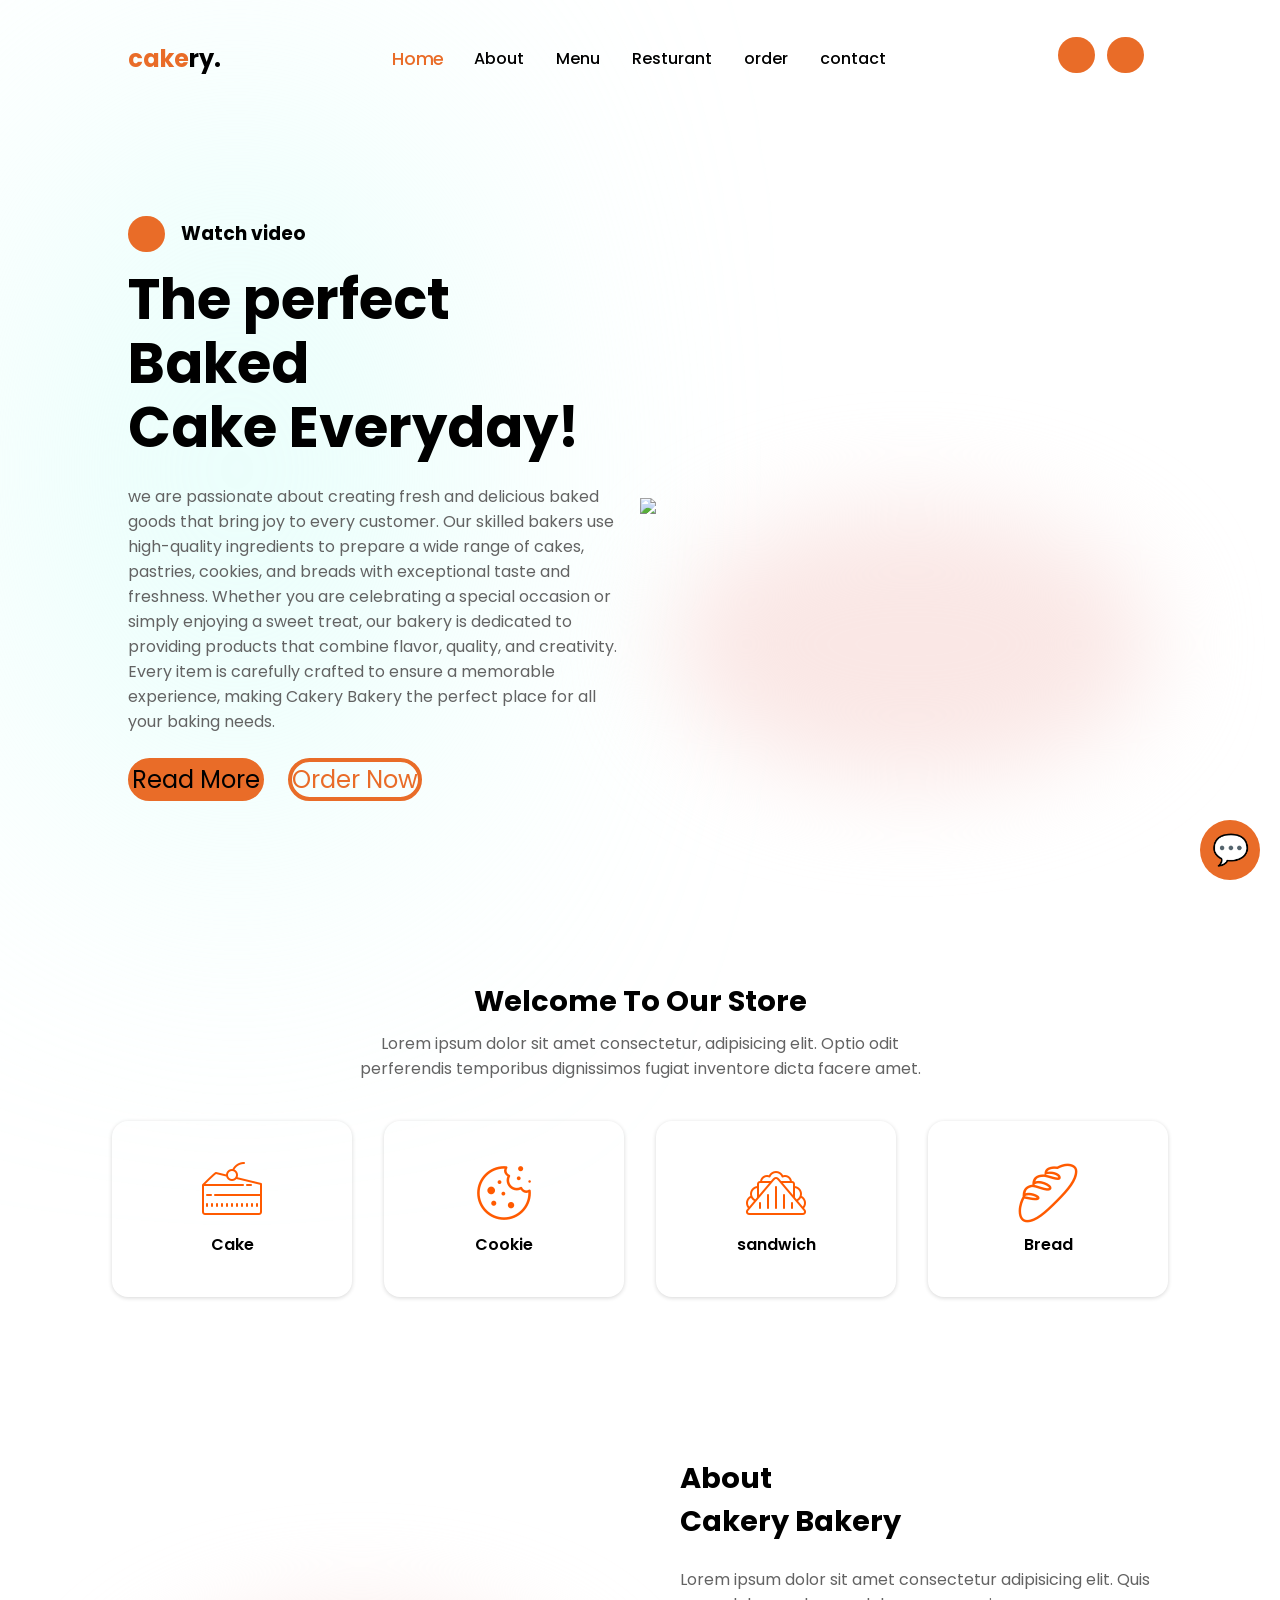
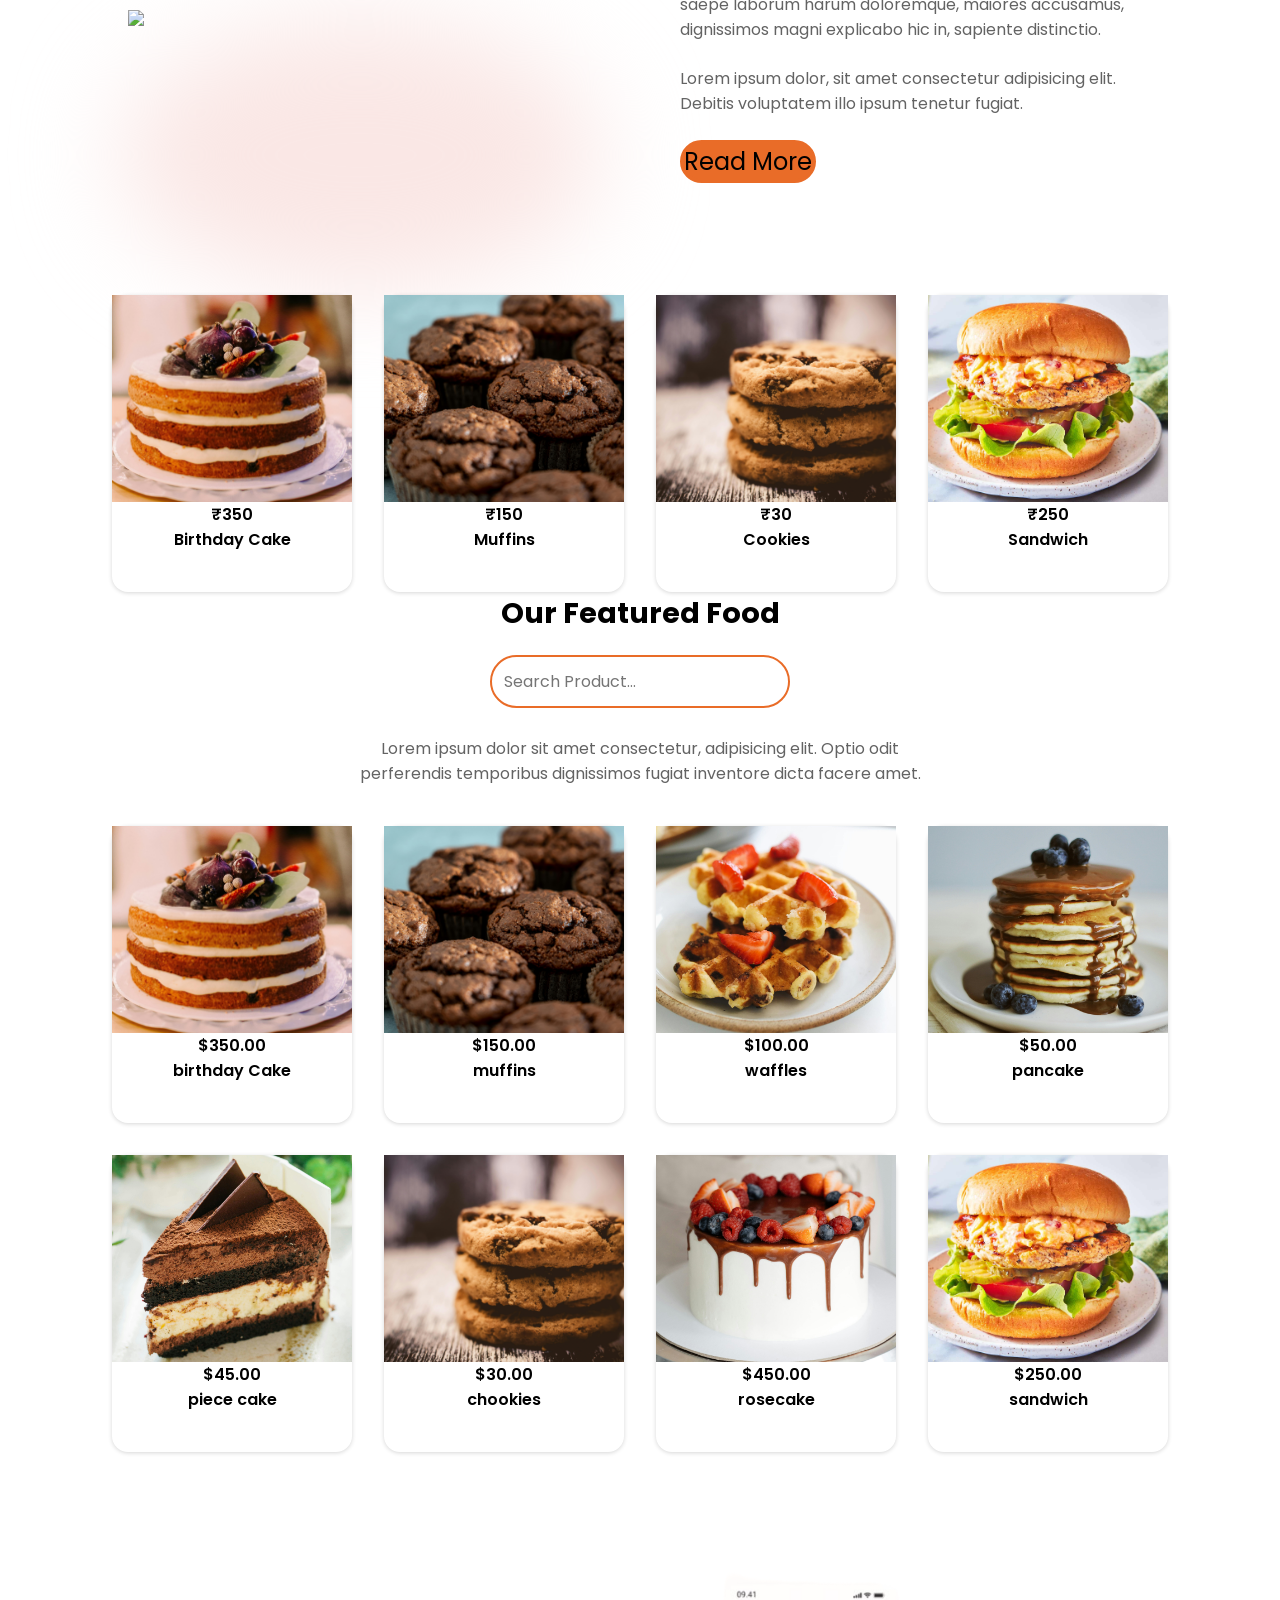
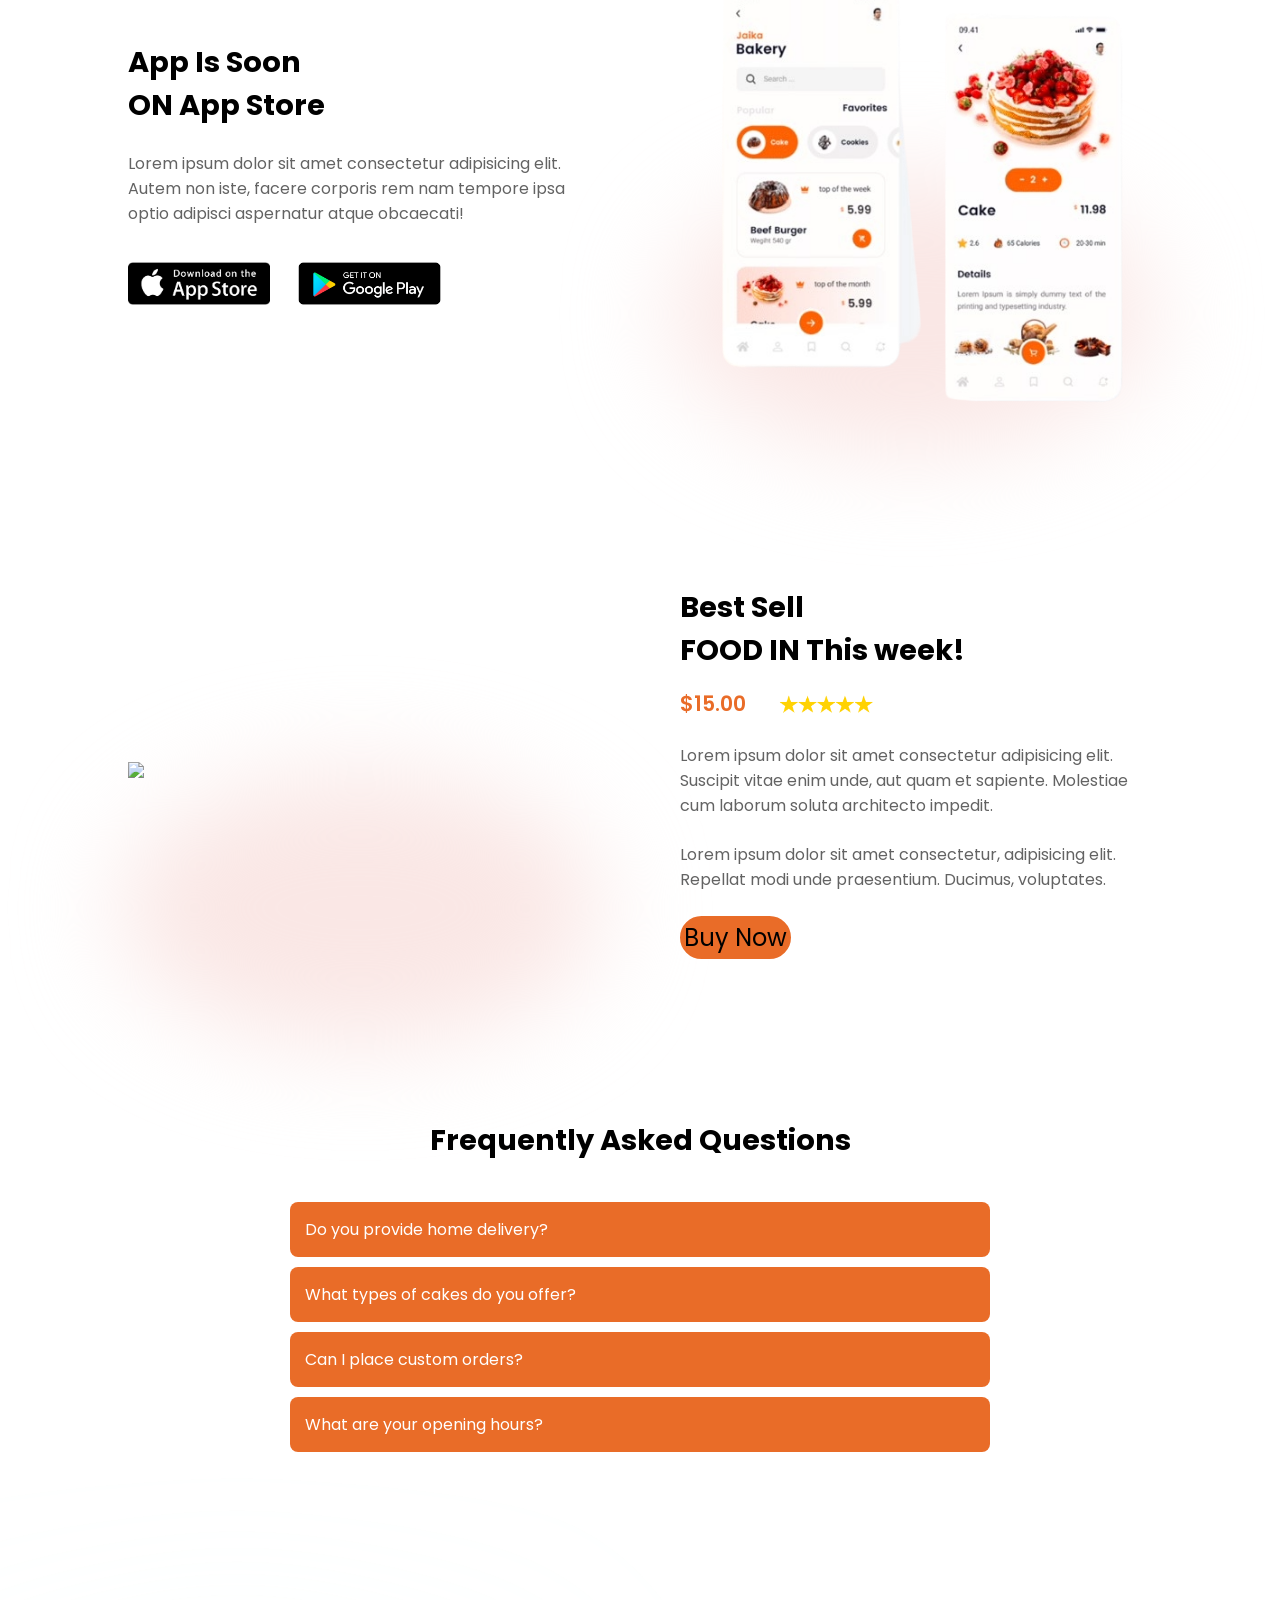
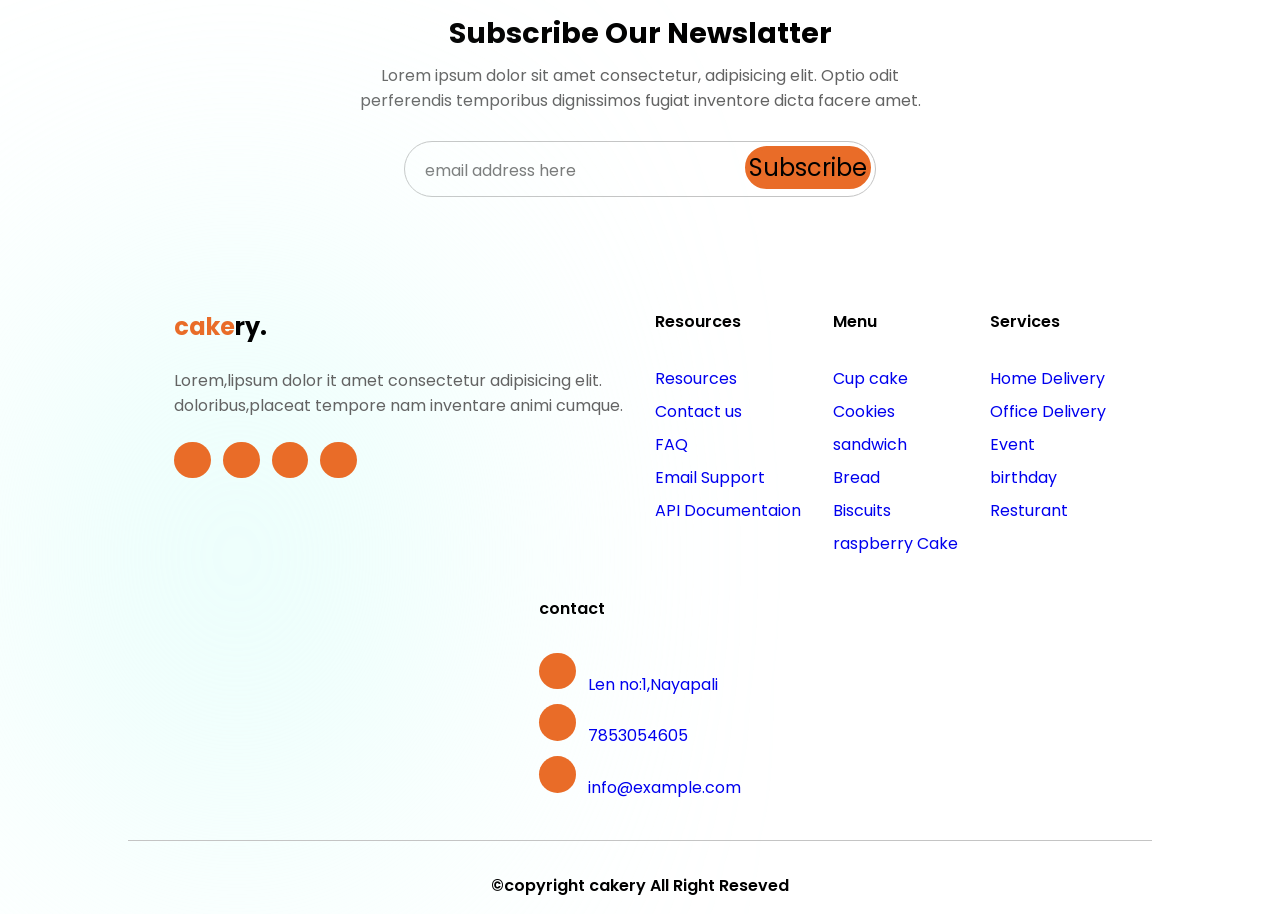
==== index.html @ c22929d3 "Bakery Website Project" ====
<!DOCTYPE html>
<html lang="en">
<head>
    <meta charset="UTF-8">
    <meta name="viewport" content="width=device-width, initial-scale=1.0">
    <title>bakery website</title>
    <link rel="stylesheet" href="style.css">
    <link rel="stylesheet" href="https://cdnjs.cloudflare.com/ajax/libs/font-awesome/7.0.1/css/all.min.css" integrity="sha512-2SwdPD6INVrV/lHTZbO2nodKhrnDdJK9/kg2XD1r9uGqPo1cUbujc+IYdlYdEErWNu69gVcYgdxlmVmzTWnetw==" crossorigin="anonymous" referrerpolicy="no-referrer" />
</head>
<body>

    
    <!-- header part -->
     <header>
          <nav class="navbar container">
          <div class="logo">
            <a href="#" class="logo-text">
                cake<span>ry.</span>
            </a>
</div>

<ul class="navlist" id="navlist">
    <li>
        <a href="#Home"class="navlinks active">Home</a>
    </li>

    <li>
        <a href="#About"class="navlinks">About</a>
    </li>

    <li>
        <a href="#Menu"class="navlinks">Menu</a>
    </li>

    <li>
        <a href="#Resturant"class="navlinks">Resturant</a>
    </li>

    <li>
        <a href="#Order"class="navlinks">order</a>
    </li>
    <li>
        <a href="#contact"class="navlinks">contact</a>
    </li>

</ul>
<div class="nav-icons">
    <a href="#" class="icons-link">
        <i class="fa-solid fa-circle-user"></i>
    </a>

    <a href="#" class="icons-link">
    <i class="fa-solid fa-shopping-cart"></i>
        </a>
</div>

      <div class="hamburger" id="hamburger">
            <div class="burger"></div>
            <div class="burger"></div>
             <div class="burger"></div>
    </div>
        </nav>
</header>
<!-- section part -->

    <main>
        <!-- hero-section -->
        <section id="Home" class="hero-section container mint-glow">
        <div class="content">
            <div class="watch">
                <a href="#"class="icons-link">
                    <i class="fa-solid fa-play"></i>
                    </a>
                    <h3>Watch video</h3>
            </div>
            <h1>The perfect Baked<br> Cake Everyday!</h1>
            <p>we are passionate about creating fresh and delicious baked goods that bring joy to every customer. Our skilled bakers use high-quality ingredients to prepare a wide range of cakes, pastries, cookies, and breads with exceptional taste and freshness. Whether you are celebrating a special occasion or simply enjoying a sweet treat, our bakery is dedicated to providing products that combine flavor, quality, and creativity. Every item is carefully crafted to ensure a memorable experience, making Cakery Bakery the perfect place for all your baking needs.</p>
                    <div class="btn-container">
                    <button>Read More</button>
                    <button data-type="bordered-btn">Order Now</button>
                 </div>
 
       </div>
         <div class="image-container">
            <img src="photo\cake.png">

         </div>
         </section>

         <!-- store section -->
          <section class="other-section">
                <div class="column-container">
                    <h2>Welcome To Our Store</h2>
                    <p data-type="centered-txt">Lorem ipsum dolor sit amet consectetur, adipisicing elit. Optio odit perferendis temporibus dignissimos fugiat inventore dicta facere amet.</p>

                    <div class="card-container">
                        <div class="card" data-type="category">
                            <img src="photo/pastery.png" >
                            <h4>Cake</h4>
                    </div>
                    <div class="card" data-type="category">
                            <img src="photo/cookie.png" >
                            <h4>Cookie</h4>
                
                        </div>
                        <div class="card" data-type="category">
                            <img src="photo/sandwich.png" >
                            <h4>sandwich</h4>
                
                        </div>
                        <div class="card" data-type="category">
                            <img src="photo/bread (1).png" >
                            <h4>Bread</h4>
                
                        </div>
                    </div>
                </div>  
              </section>

<!-- about section -->

<section id="About" class="other-section container">
<div class="row-container">
    <div class="image-container">
        <img src="photo/cupcake (1).jpg" >
    </div>

    <div class="content">
        <h2>About <br>Cakery Bakery</h2>
        <p>Lorem ipsum dolor sit amet consectetur adipisicing elit. Quis saepe laborum harum doloremque, maiores accusamus, dignissimos magni explicabo hic in, sapiente distinctio.</p>
        <p>Lorem ipsum dolor, sit amet consectetur adipisicing elit. Debitis voluptatem illo ipsum tenetur fugiat.</p>
        <button>Read More</button>

    </div>
   </div>
</section>

    <!-- featured part -->
                  <div class="card-container" id="menuContainer"> </div>                  <div class="column-container">
                <h2>Our Featured Food</h2>
                <div class="search-box">
    <input
        type="text"
        id="searchInput"
        placeholder="Search Product..."
        onkeyup="searchProducts()"
    >
</div>
                <p data-type="centered-txt">Lorem ipsum dolor sit amet consectetur, adipisicing elit. Optio odit perferendis temporibus dignissimos fugiat inventore dicta facere amet.</p>
                <div class="card-container">

                    <div class="card" data-type="item">
                       <div class="image-part">
                        <img src="photo/birthday cake.jpg" >
                     </div>
                     <div class="details">
                        <h4>$350.00</h4>
                        <h4>birthday Cake</h4>
                        </div>
                        </div>

                         <div class="card" data-type="item">
                       <div class="image-part">
                        <img src="photo\muffins.jpg">
                       </div>
                     <div class="details">
                        <h4>$150.00</h4>
                        <h4>muffins</h4>
                        </div>
                        </div>

                      <div class="card" data-type="item">
                       <div class="image-part">
                        <img src="photo\waffles.jpg">
                     </div>
                     <div class="details">
                        <h4>$100.00</h4>
                        <h4>waffles</h4>
                        </div>
                        </div>
   
                      <div class="card" data-type="item">
                       <div class="image-part">
                        <img src="photo/pancake.jpg" alt="">
                     </div>
                     <div class="details">
                        <h4>$50.00</h4>
                        <h4>pancake</h4>
                        </div>
                        </div>
                </div>
                <div class="card-container">
                    <div class="card" data-type="item">
                       <div class="image-part">
                        <img src="photo\piece cake.jpg">
                     </div>
                     <div class="details">
                        <h4>$45.00</h4>
                        <h4>piece cake</h4>
                        </div>
                        </div>

                        <div class="card" data-type="item">
                       <div class="image-part">
                        <img src="photo\cookies.jpg">
                     </div>
                     <div class="details">
                        <h4>$30.00</h4>
                        <h4>chookies</h4>
                        </div>
                        </div>

                       <div class="card" data-type="item">
                       <div class="image-part">
                        <img src="photo\raspberry cake.jpg">
                     </div>
                     <div class="details">
                        <h4>$450.00</h4>
                        <h4>rosecake</h4>
                        </div>
                        </div>
  
                         <div class="card" data-type="item">
                       <div class="image-part">
                        <img src="photo\sandwise.jpg">
                     </div>
                     <div class="details">
                        <h4>$250.00</h4>
                        <h4>sandwich</h4>
                        </div>
                        </div>

                </div>
                </div>
        </section>   
        
 <!-- App section -->

        <section id="Resturant"class="other-section container">
            <div class="row-container">
                <div class="content">
                    <h2>App Is Soon <br> ON App Store</h2>
                    <p>Lorem ipsum dolor sit amet consectetur adipisicing elit. Autem non iste, facere corporis rem nam tempore ipsa optio adipisci aspernatur atque obcaecati!</p>
                    <div class="app-img">
                        <img src="photo/app store.png">
                        <img src="photo/play store.png" >
                    </div>
                </div>

                <div class="image-container">
                    <img src="photo/bakery app.png" >
                </div>
            </div>

        </section>

        <!-- best food section -->

        <section id="Order"class="other-section container">
            <div class="row-container">
                    <div class="image-container">
                        <img src="photo/creamy pancake.png">
                       </div>
        
                <div class="content">
                    <h2>Best Sell <br> FOOD IN This week!</h2>
                    <div class="rating">
                        <h4>$15.00</h4>
                        <img src="photo/five star.png">
                    </div>
                    <p>Lorem ipsum dolor sit amet consectetur adipisicing elit. Suscipit vitae enim unde, aut quam et sapiente. Molestiae cum laborum soluta architecto impedit.</p>
                    <p>Lorem ipsum dolor sit amet consectetur, adipisicing elit. Repellat modi unde praesentium. Ducimus, voluptates.</p>
                    <button onclick="placeOrder('Birthday Cake')">
                    Buy Now
                    </button>

                </div>
            </div>

        </section>

        <!-- FAQ section -->

        <section class="other-section container">
    <div class="column-container">

        <h2>Frequently Asked Questions</h2>

        <div class="faq">

            <button class="accordion">
                Do you provide home delivery?
            </button>

            <div class="panel">
                <p>Yes, we provide home delivery within the city.</p>
            </div>

            <button class="accordion">
                What types of cakes do you offer?
            </button>

            <div class="panel">
                <p>We offer Chocolate, Vanilla, Birthday and Custom Cakes.</p>
            </div>

            <button class="accordion">
                Can I place custom orders?
            </button>

            <div class="panel">
                <p>Yes, you can place customized cake orders.</p>
            </div>

            <button class="accordion">
                What are your opening hours?
            </button>

            <div class="panel">
                <p>We are open from 9:00 AM to 9:00 PM.</p>
            </div>

        </div>

    </div>
</section>

        <!-- newslattersection -->
         <section id="Contact"class="other-section container">
                   <div class="column-container">
                <h2>Subscribe Our Newslatter</h2>
                <p data-type="centered-txt">Lorem ipsum dolor sit amet consectetur, adipisicing elit. Optio odit perferendis temporibus dignissimos fugiat inventore dicta facere amet.</p>
                    <form class="form-container" id="subscribeForm">
                    <input type="email" 
                    id="email" autocomplete="off" placeholder="email address here">
                    <input type="submit" value="Subscribe"
                    class="form-btn">
                </form>
                </div>
                </section>

              
            </main> 


    <!-- footer part -->
   <footer>
        <div class="column-container container mint-glow">
            <div class="card-container">
            <div class="column">
                <div class="logo">
                    <a href="#" class="logo-text">
                cake<span>ry.</span>
            </a>
      </div>
      <p data-type="balanced-txt">Lorem,lipsum dolor it amet consectetur adipisicing elit.<br>doloribus,placeat tempore nam inventare animi cumque.</p>
      <div class="icons">
        <a href="#" class="icons-link">
            <i class="fa-brands fa-facebook-f"></i>
        </a>

        <a href="#" class="icons-link">
            <i class="fa-brands fa-twitter"></i>
        </a>

        <a href="#" class="icons-link">
            <i class="fa-brands fa-instagram"></i>
        </a>

        <a href="#" class="icons-link">
            <i class="fa-brands fa-linkedin-in"></i>
        </a>
      </div>


            </div>
            <div class="column">
                <h4>Resources</h4>
                <ul class="footer-list">
                    <li>
                        <a href="#" class="footer-link">Resources</a>
                    </li>
                    <li>
                        <a href="#" class="footer-link">Contact us</a>
                    </li>
                    <li>
                        <a href="#" class="footer-link">FAQ</a>
                    </li>
                    <li>
                        <a href="#" class="footer-link">Email Support</a>
                    </li>
                    <li>
                        <a href="#" class="footer-link">API Documentaion</a>
                    </li>
                </ul>
            </div>
            <div class="column">
                <h4>Menu</h4>
                <ul class="footer-list">
                    <li>
                        <a href="#" class="footer-link">Cup cake</a>
                    </li>
                    <li>
                        <a href="#" class="footer-link">Cookies</a>
                    </li>
                    <li>
                        <a href="#" class="footer-link">sandwich</a>
                    </li>
                    <li>
                        <a href="#" class="footer-link">Bread</a>
                    </li>
                    <li>
                        <a href="#" class="footer-link">Biscuits</a>
                    </li>
                    <li>
                        <a href="#" class="footer-link">raspberry Cake</a>
                    </li>
                </ul>
            </div>
            <div class="column">
                <h4>Services</h4>
                <ul class="footer-list">
                    <li>
                        <a href="#" class="footer-link">Home Delivery</a>
                    </li>
                    <li>
                        <a href="#" class="footer-link">Office Delivery</a>
                    </li>
                    <li>
                        <a href="#" class="footer-link">Event</a>
                    </li>
                    <li>
                        <a href="#" class="footer-link">birthday</a>
                    </li>
                    <li>
                        <a href="#" class="footer-link">Resturant</a>
                    </li>
                </ul>
            </div>
            <div class="column">
                <h4>contact</h4>
                <ul class="footer-list">
                    <li>
                        <a href="#" class="icons-link">
                            <i class="fa-solid fa-location-dot"></i>
                        </a>
                        <a href="#" class="footer-link">Len no:1,Nayapali</a>
                    </li>
                    <li>
                        <a href="#" class="icons-link">
                            <i class="fa-solid fa-phone"></i>
                        </a>
                        <a href="#" class="footer-link">7853054605</a>
                    </li>
                    <li>
                        <a href="#" class="icons-link">
                            <i class="fa-solid fa-envelope"></i>
                        </a>
                        <a href="#" class="footer-link">
                            info@example.com
                        </a>
                    </li>
                    </ul>
            </div>
            </div>
            <div class="line"></div>
            <h4>
                &copy;copyright cakery All Right Reseved
            </h4>
        </div>
   </footer>  

   <!-- Chat Icon -->
<div class="chat-icon" onclick="toggleChat()">
    💬
</div>

<!-- Chat Window -->
<div class="chatbot-container" id="chatbot">
    <div class="chat-header">
        Bakery Assistant
        <span onclick="toggleChat()">✖</span>
    </div>

    <div class="chat-body" id="chatBody">
        <div class="bot-message">
            Hello 👋 Welcome to Cakery Bakery!
        </div>
    </div>

    <div class="chat-footer">
        <input type="text" id="userInput" placeholder="Type message...">
        <button type="button" onclick="sendMessage()">Send</button>
    </div>
</div>



    <script src="main.js"></script>
</body>
</html>
---- style.css ----
@import url('https://fonts.googleapis.com/css2?family=Poppins:ital,wght@0,100;0,200;0,300;0,400;0,500;0,600;0,700;0,800;0,900;1,100;1,200;1,300;1,400;1,500;1,600;1,700;1,800;1,900&display=swap');


*{
    margin:0 ;
    padding: 0;
    box-sizing: border-box;
    font-family: "Poppins", sans-serif;

}

:root{
    --orange-clr:#E96c28;
    --white-clr:#FFF;
    --black-clr:#000;
    --gray-clr:#636363;
    --lightgray-clr:#C4C4C4;
    --dawn-pink:#FAE7E5;
    --frosted-mint:#DCFEF9;

}
/* header part */
.logo{
    z-index: 6;
}
.logo-text{
   font-size :1.5em;
   color: var(--orange-clr);
   font-weight: bold;
}
a{
    text-decoration: none;
}
span{
    color:#000;
}
.navlist{
    display: flex;
    align-items: center;
    gap: 2rem;
}
li{
    list-style: none;
}
.navlinks{
    color: var(--black-clr);
    font-weight: 500;
     display: inline-block;
    transition: all 0.3s ease;
}
.active,.navlinks:hover{
    color: var(--orange-clr);
     transform: scale(1.1);
}

.icons-link{
    background:var(--orange-clr);
    width:2.3rem;
    aspect-ratio: 1;
    border-radius: 50%;
    margin-right: .5rem;
    display: inline-block;
    text-align: center;
    line-height: 2.3rem;
    transition: .3s ease-in-out;
}
.icons-link:hover{
    transform: translate(-10%);
}
.fa-solid,.fa-brands{
    font-size: 1.1rem;
    color: var(--white-clr);
}

header{

    height: 13vh;

}
.navbar{
    display: flex;
    justify-content: space-between;
    align-items: center;
    height: 100%;
    
}
.container{
    width: 80%;
    margin: auto;
    
}

.hamburger{
   cursor: pointer; 
   display: none;
}

.burger{
    background: var(--black-clr);
    width: 2.3rem;
    height:.25rem;
    margin: .3rem;
    border-radius: 2rem;
}

/* section part */




/* hero section */

.hero-section{
    height: calc(100vh - 13vh);
    display: flex;
    justify-content: space-between;
    align-items: center;
}

.content{
    
    flex: 1;
}

.image-container{
    
    flex: 1;
    position: relative;
}

.image-container::before{
    content: '';
    position: absolute;
    top: 50%;
    right: 0;
    background: var(--dawn-pink);
    width: 30rem;
    height: 30vh;
    border-radius: 50%;
    z-index: -1;
    filter:blur(50px);
}
img{
    max-width: 100%;
    height: auto;
}
h1{
    font-size: 3.5rem;
    line-height: 4rem;
    margin-top: 1rem;
}

.watch{
display: flex;
align-items: center;
gap: .5rem;
}
p{
    color: var(--gray-clr);
    margin-block: 1.5rem;
    max-width: 500px;
}
.btn-container{
    display: flex;
    gap: 1.5em;
}

button,.form-btn{
    background: var(--orange-clr);
    color:var(--black-clr);
    border: .3rem solid var(--orange-clr);
    padding: .55rem 1.5 rem;
    border-radius: 5rem;
    font-size: 1.5rem ;
     cursor: pointer;
    transition: all 0.3s ease;
}
button:hover,
.form-btn:hover {
    transform: scale(1.1);
    box-shadow: 0 8px 20px rgba(0,0,0,0.2);
}

[data-type='bordered-btn']{
    background: transparent;
    color: var(--orange-clr);
}

.mint-glow{
    position: relative;
}
.mint-glow::before{
    content: '';
    position: absolute;
    top: -5%;
    left: -5%;
    width: 20rem;
    height: 100%;
    background: var(--frosted-mint);
    border-radius: 50%;
    z-index: -1;
    filter: blur(150px);

}

/* store section */

.other-section{
    padding-block: 5rem;


}
.row-container{
display: flex;
justify-content: center;
align-items: center;
gap: 5rem;
}

.column-container{
display: flex;
flex-direction: column;
justify-content: center;
align-items: center;
}

h2{
    font-size: 1.8rem;
}
[data-type='centered-txt']{
    text-align: center;
    max-width: 600px;
    margin-block:.5rem ;
}

.card-container{
    display: flex;
    justify-content: center;
    flex-wrap: wrap;
    gap: 2rem;
    margin-top: 2rem;
    width: 100%;
}
.card{
    
    width: 15rem;
    text-align: center;
    border-radius: 1rem;
    box-shadow:rgb(0,0,0,0.16)0px 1px 4px;
    transition: .2s ease-in-out;
}

[data-type='category']{
    padding-block: 2.5rem;
}
.card:hover{
    box-shadow: rgba(50,50,93,0.25)
    0px 13px 27px -5px,
    rgba(0, 0, 0, .3)
    0px 8px 16px -8px;
}
/* featured food */
h4{
    font-weight: 600;
}
[data-type='item']{
    padding-bottom: 2.5rem;
}

.image-part{
    width: 100%;
    height: 23vh;
}
.image-part img{
    width: 100%;
    height: 100%;
    object-fit: cover;
}
.detail{
    margin-top: 1.3rem;
    overflow: hidden;
    
}

/* app section */

.app-img{
    display: flex;
    gap: 1rem;
    width: 100%;
    height: 4.2rem;

}


/* bestfood section */
.rating img{
    width: 6rem;
}
.rating h4{
    color: var(--orange-clr);
    font-size: 1.3rem;
}

.rating{
    display: flex;
    align-items: center;
    gap: 2rem;
    margin-top: 1rem;
}
/* newlatter section */
.form-container{
    margin-top: 1.2rem;
    border: .02rem solid var(--lightgray-clr);
    height: 3.5rem;
    border-radius: 5rem;
    padding: .25rem;
}

input[type='email']{
    height: 100%;
    border-radius: 5rem 0 0 5rem;
    border: none;
    font-size: 1rem;
    padding-left: 1rem;
}

input:focus{
    outline: none;
}

/* footer section */


footer{
    margin-bottom:1rem ;
    isolation:isolate ;
}

.footer-links{
    font-size: .95rem;
    color: var(--gray-clr);
}
.footer-links:hover{
    color: var(--orange-clr);
}

.footer-list{
    margin-top: 2rem;

}
.footer-list li{
    margin-block: .5rem;
}

[data-type='balanaced-txt']{
    max-width: 300px;
}

 footer.card-container{
    justify-content: space-between;
}

.line{
    width:100% ;
    height: .09rem;
    background: var(--lightgray-clr);
    margin-block: 2rem;
}

/* media queries */

@media screen and (max-width: 680px){
    .container{
        width: 90%;
    }
    .image-container{
        display: none;
    }
    h1{
        font-size: 2.8rem;
    }
    .nav-icons{
        display: none;
    }
    .hamburger{
        display: block;
    }
    .navlist{
        position: absolute;
        top: 0;
        left: 0;
        flex-direction: column;
        justify-content: center;
        background: var(--dawn-pink);
        height: 100vh;
        width: 60%;
        z-index: 5;
        transform: translate(-100%);
        transition: .5s ease-in-out;
    }
    .navlist-active{
        transform: translate(0%);
    }
}
    
.chat-icon{
    position: fixed;
    bottom: 20px;
    right: 20px;
    width: 60px;
    height: 60px;
    background: #E96c28;
    color: white;
    border-radius: 50%;
    display: flex;
    justify-content: center;
    align-items: center;
    font-size: 30px;
    cursor: pointer;
    z-index: 9999;
}

.chatbot-container{
    position: fixed;
    bottom: 90px;
    right: 20px;
    width: 320px;
    background: white;
    border-radius: 15px;
    box-shadow: 0 0 20px rgba(0,0,0,.3);
    display: none;
    z-index: 9999;
}

.chat-header{
    background:#E96c28;
    color:white;
    padding:15px;
    display:flex;
    justify-content:space-between;
}

.chat-body{
    height:250px;
    overflow-y:auto;
    padding:15px;
}

.bot-message{
    background:#f1f1f1;
    padding:10px;
    border-radius:10px;
    margin-bottom:10px;
}

.user-message{
    background:#E96c28;
    color:white;
    padding:10px;
    border-radius:10px;
    margin-bottom:10px;
    text-align:right;
}

.chat-footer{
    display:flex;
}

.chat-footer input{
    flex:1;
    padding:10px;
}

.chat-footer button{
    background:#E96c28;
    color:white;
    border:none;
    padding:10px;
}

.search-box{
    margin:20px 0;
    text-align:center;
}

.search-box input{
    width:300px;
    padding:12px;
    border:2px solid #E96c28;
    border-radius:30px;
    font-size:16px;
}

.faq{
    width:100%;
    max-width:700px;
    margin-top:30px;
}

.accordion{
    width:100%;
    text-align:left;
    padding:15px;
    margin-top:10px;
    background:#E96c28;
    color:white;
    border:none;
    border-radius:8px;
    cursor:pointer;
    font-size:16px;
}

.panel{
    display:none;
    padding:15px;
    background:#f5f5f5;
    border-radius:0 0 8px 8px;
}

.panel p{
    margin:0;
}
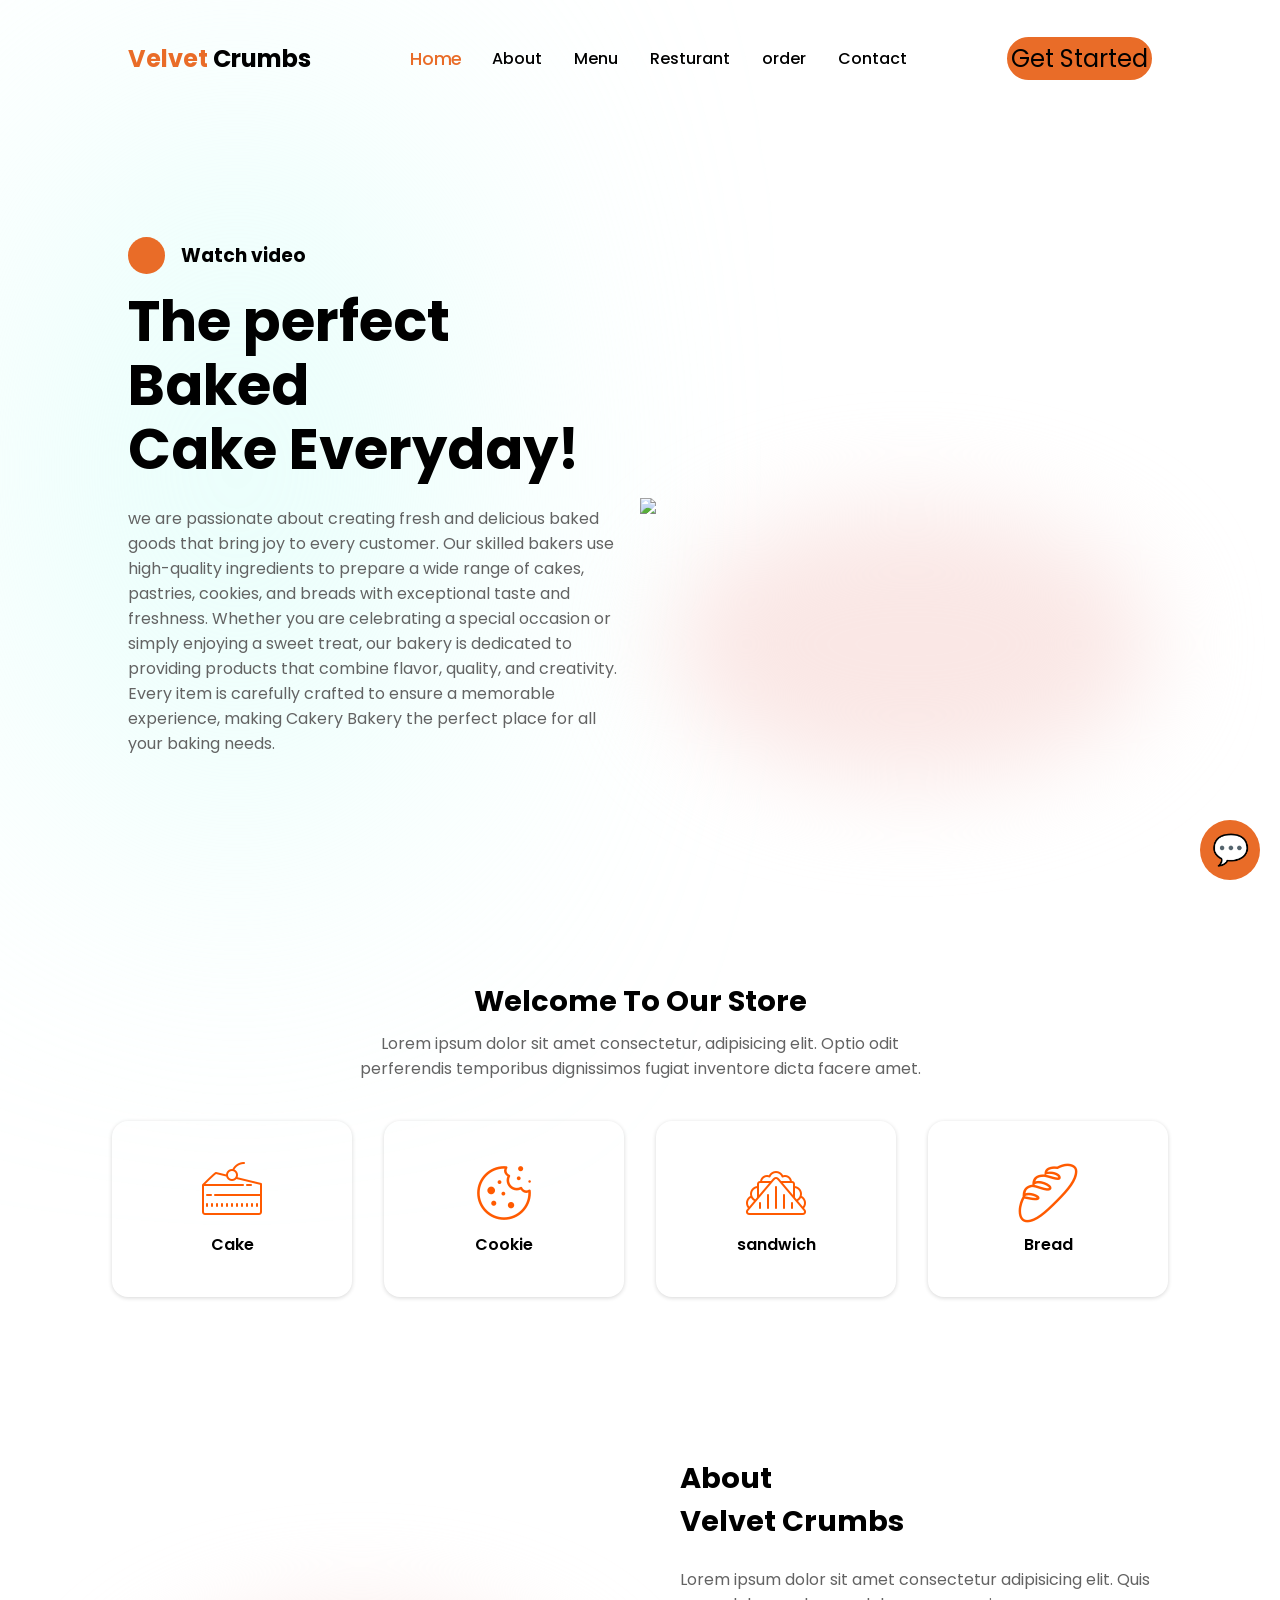
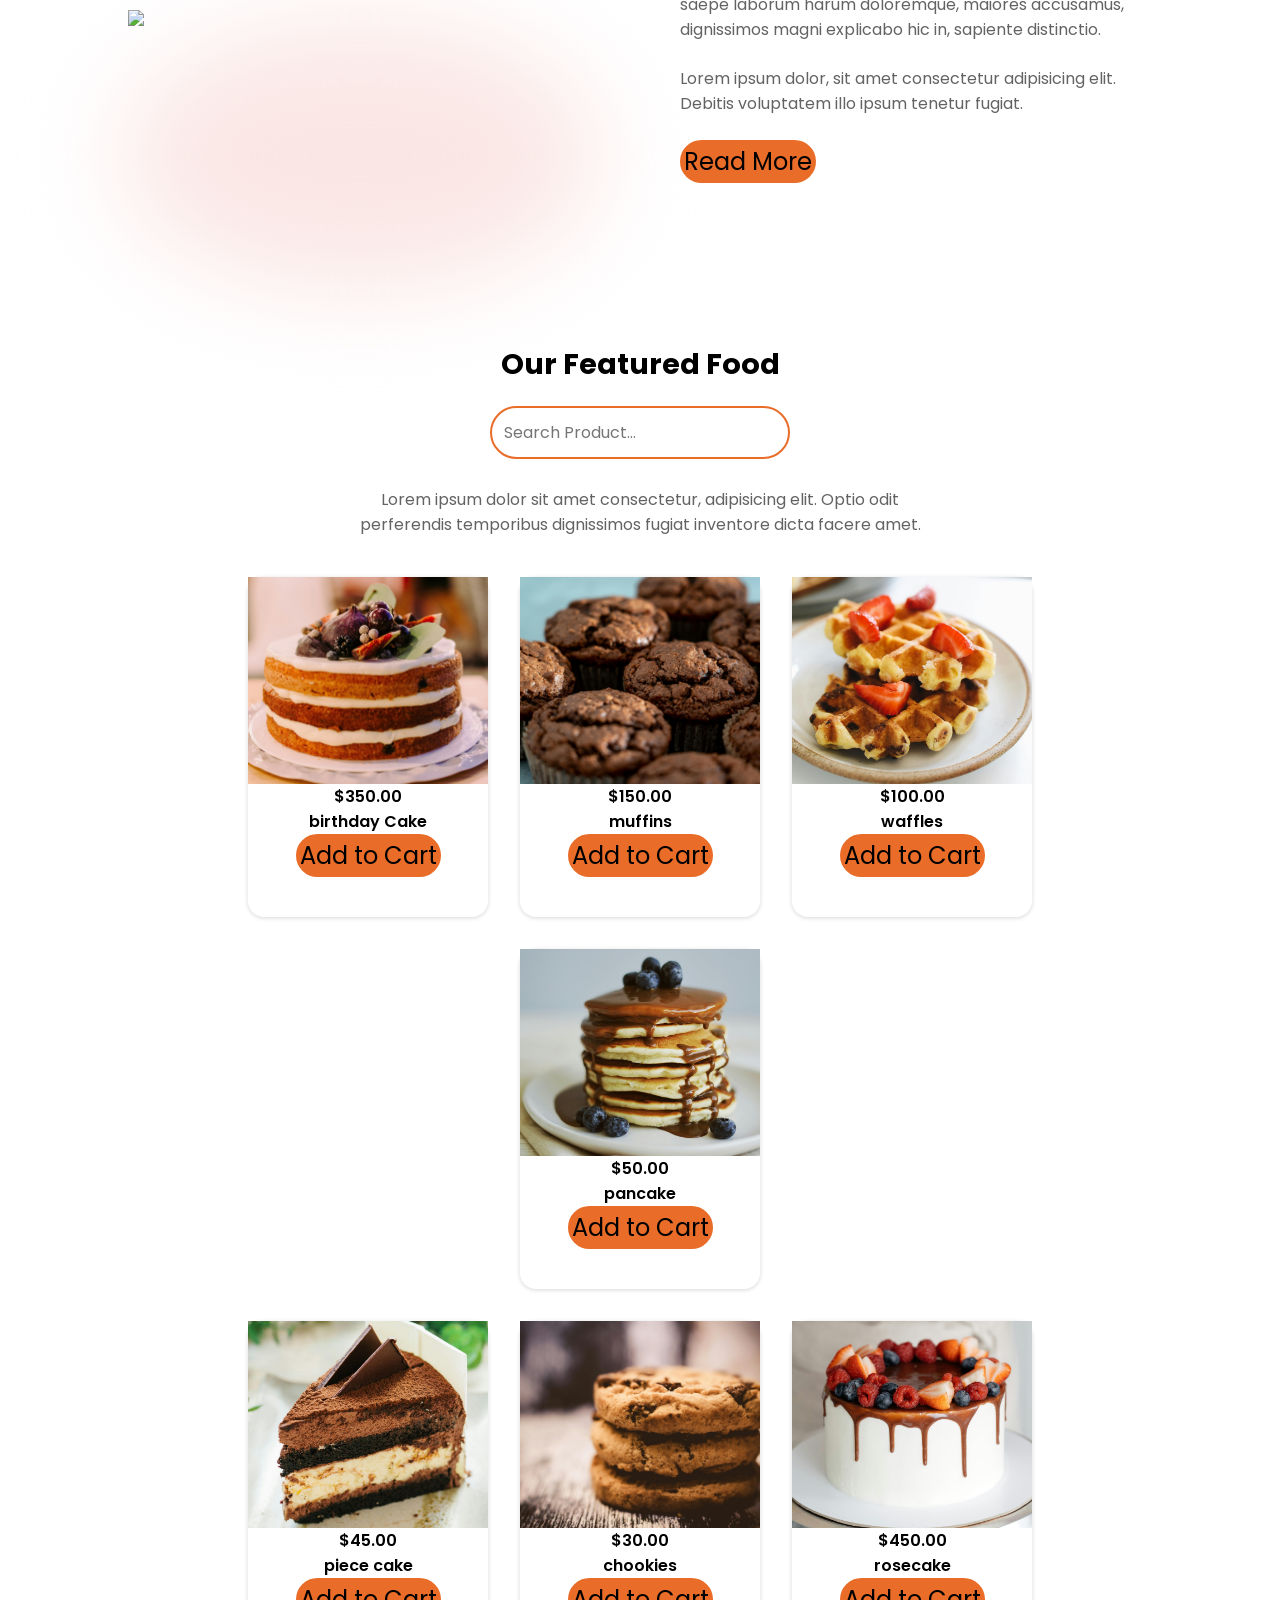
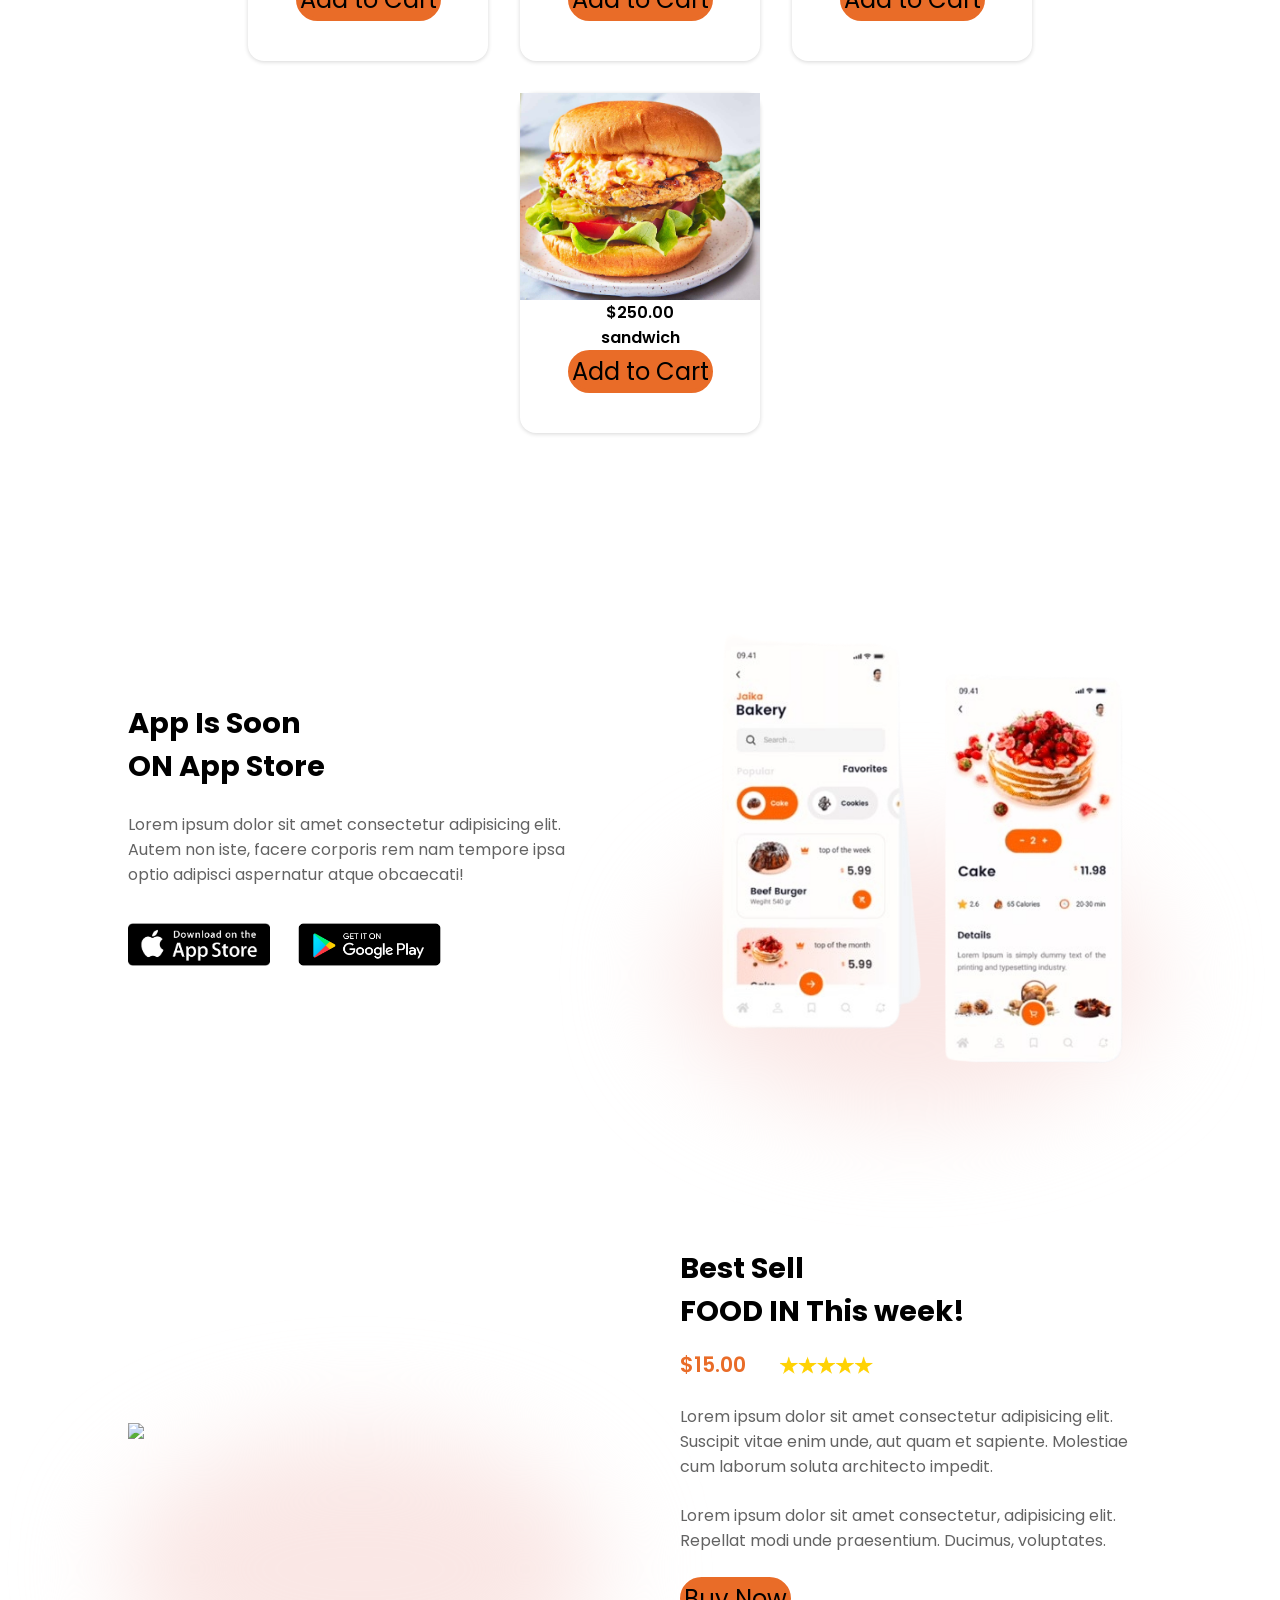
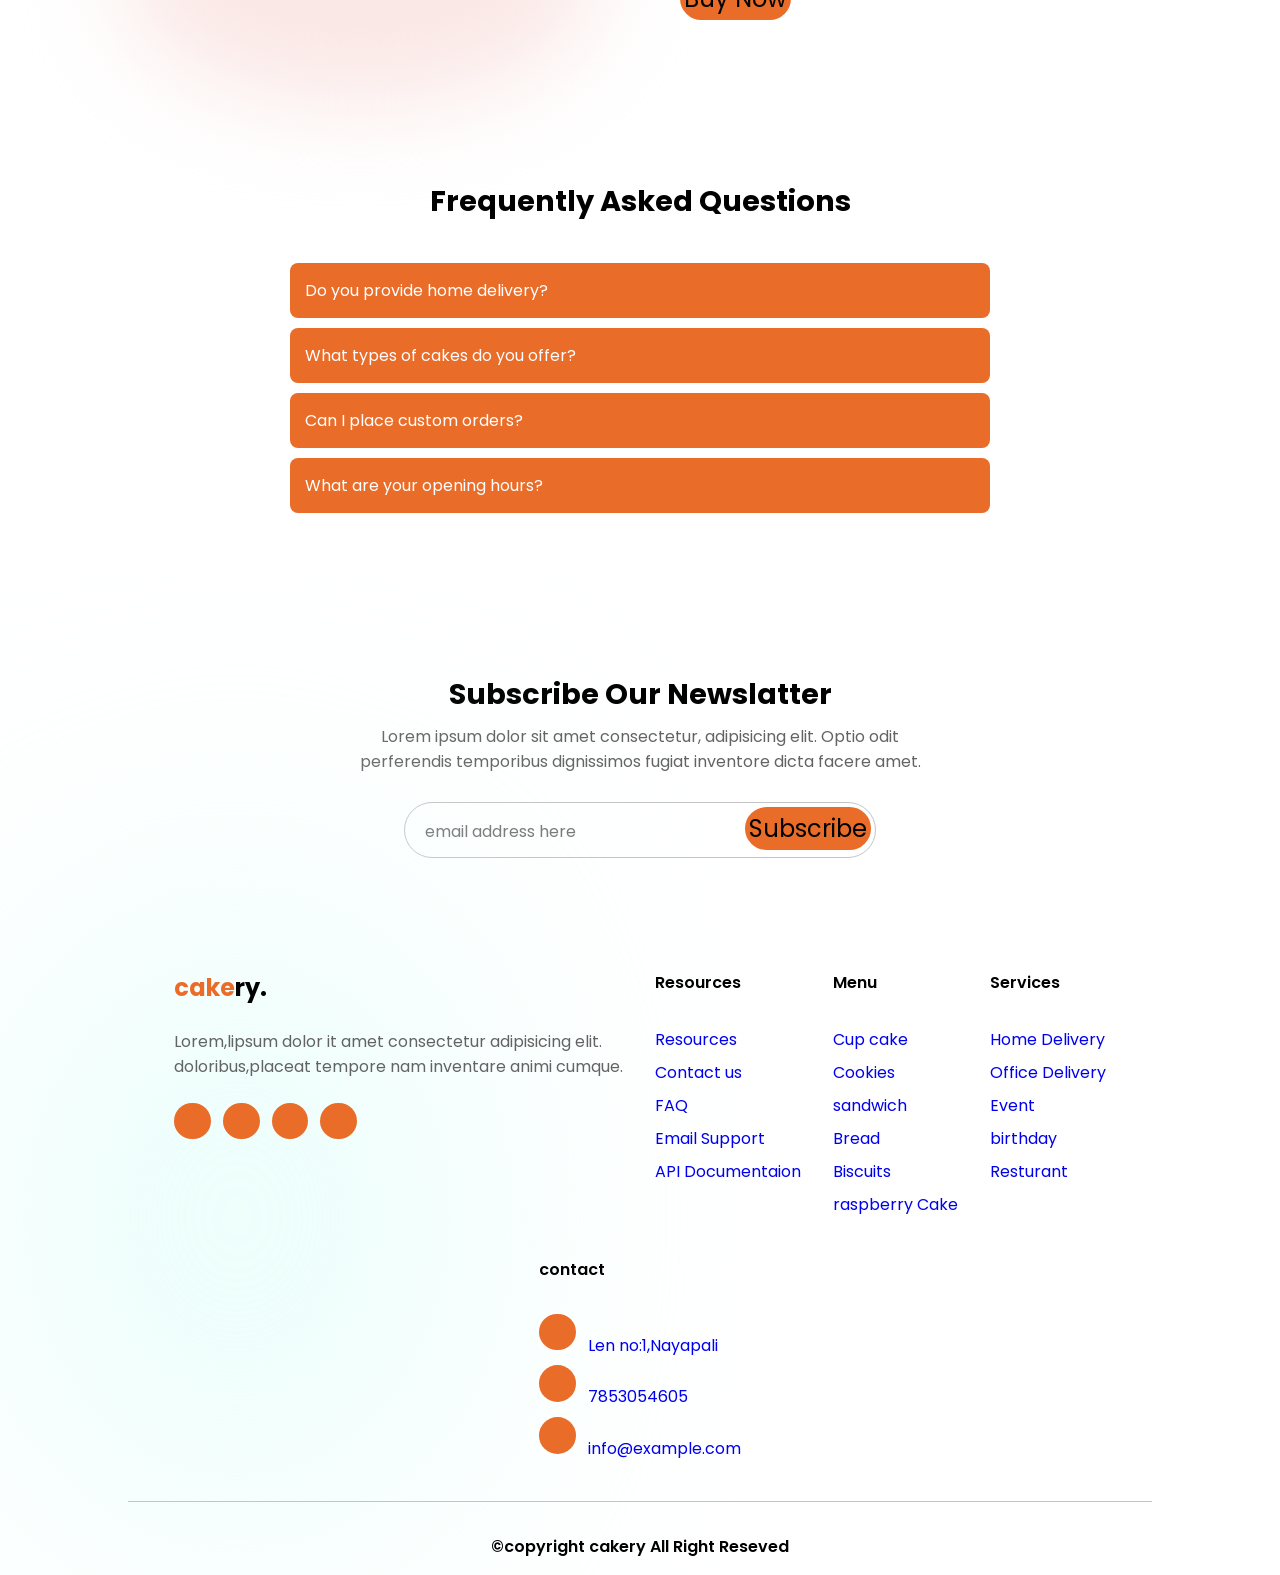
==== commit 2a287ac5: "Updated bakery website" ====
--- a/index.html
+++ b/index.html
@@ -15,8 +15,8 @@
           <nav class="navbar container">
           <div class="logo">
             <a href="#" class="logo-text">
-                cake<span>ry.</span>
-            </a>
+    Velvet <span>Crumbs</span>
+</a>
 </div>
 
 <ul class="navlist" id="navlist">
@@ -29,7 +29,7 @@
     </li>
 
     <li>
-        <a href="#Menu"class="navlinks">Menu</a>
+        <a href="#Menu" class="navlinks">Menu</a>
     </li>
 
     <li>
@@ -40,18 +40,14 @@
         <a href="#Order"class="navlinks">order</a>
     </li>
     <li>
-        <a href="#contact"class="navlinks">contact</a>
+       <a href="#Contact" class="navlinks">Contact</a>
     </li>
 
 </ul>
 <div class="nav-icons">
-    <a href="#" class="icons-link">
-        <i class="fa-solid fa-circle-user"></i>
+    <a href="signup.html">
+    <button>Get Started</button>
     </a>
-
-    <a href="#" class="icons-link">
-    <i class="fa-solid fa-shopping-cart"></i>
-        </a>
 </div>
 
       <div class="hamburger" id="hamburger">
@@ -76,8 +72,8 @@
             <h1>The perfect Baked<br> Cake Everyday!</h1>
             <p>we are passionate about creating fresh and delicious baked goods that bring joy to every customer. Our skilled bakers use high-quality ingredients to prepare a wide range of cakes, pastries, cookies, and breads with exceptional taste and freshness. Whether you are celebrating a special occasion or simply enjoying a sweet treat, our bakery is dedicated to providing products that combine flavor, quality, and creativity. Every item is carefully crafted to ensure a memorable experience, making Cakery Bakery the perfect place for all your baking needs.</p>
                     <div class="btn-container">
-                    <button>Read More</button>
-                    <button data-type="bordered-btn">Order Now</button>
+                    <!-- <button>Read More</button> -->
+                    <!-- <button data-type="bordered-btn">Order Now</button> -->
                  </div>
  
        </div>
@@ -126,7 +122,7 @@
     </div>
 
     <div class="content">
-        <h2>About <br>Cakery Bakery</h2>
+        <h2>About <br>Velvet Crumbs</h2>
         <p>Lorem ipsum dolor sit amet consectetur adipisicing elit. Quis saepe laborum harum doloremque, maiores accusamus, dignissimos magni explicabo hic in, sapiente distinctio.</p>
         <p>Lorem ipsum dolor, sit amet consectetur adipisicing elit. Debitis voluptatem illo ipsum tenetur fugiat.</p>
         <button>Read More</button>
@@ -136,7 +132,8 @@
 </section>
 
     <!-- featured part -->
-                  <div class="card-container" id="menuContainer"> </div>                  <div class="column-container">
+                  <section id="Menu" class="other-section container">
+                  <div class="column-container">
                 <h2>Our Featured Food</h2>
                 <div class="search-box">
     <input
@@ -156,6 +153,7 @@
                      <div class="details">
                         <h4>$350.00</h4>
                         <h4>birthday Cake</h4>
+                        <button onclick="addToCart('Birthday Cake',350)"> Add to Cart</button>
                         </div>
                         </div>
 
@@ -166,6 +164,7 @@
                      <div class="details">
                         <h4>$150.00</h4>
                         <h4>muffins</h4>
+                       <button onclick="addToCart('Muffins',150)">Add to Cart</button>
                         </div>
                         </div>
 
@@ -176,6 +175,9 @@
                      <div class="details">
                         <h4>$100.00</h4>
                         <h4>waffles</h4>
+                        <button onclick="addToCart('Waffles',100)">
+    Add to Cart
+</button>
                         </div>
                         </div>
    
@@ -186,6 +188,9 @@
                      <div class="details">
                         <h4>$50.00</h4>
                         <h4>pancake</h4>
+                        <button onclick="addToCart('Pancake',50)">
+    Add to Cart
+</button>
                         </div>
                         </div>
                 </div>
@@ -197,6 +202,9 @@
                      <div class="details">
                         <h4>$45.00</h4>
                         <h4>piece cake</h4>
+                       <button onclick="addToCart('Piece Cake',45)">
+    Add to Cart
+</button>
                         </div>
                         </div>
 
@@ -207,6 +215,9 @@
                      <div class="details">
                         <h4>$30.00</h4>
                         <h4>chookies</h4>
+                        <button onclick="addToCart('Cookies',30)">
+    Add to Cart
+</button>
                         </div>
                         </div>
 
@@ -217,6 +228,9 @@
                      <div class="details">
                         <h4>$450.00</h4>
                         <h4>rosecake</h4>
+                        <button onclick="addToCart('Rose Cake',450)">
+    Add to Cart
+</button>
                         </div>
                         </div>
   
@@ -227,6 +241,9 @@
                      <div class="details">
                         <h4>$250.00</h4>
                         <h4>sandwich</h4>
+                       <button onclick="addToCart('Sandwich',250)">
+    Add to Cart
+</button>
                         </div>
                         </div>
 
@@ -359,9 +376,9 @@
             <i class="fa-brands fa-facebook-f"></i>
         </a>
 
-        <a href="#" class="icons-link">
-            <i class="fa-brands fa-twitter"></i>
-        </a>
+        <a href="cart.html" class="icons-link">
+    <i class="fa-solid fa-shopping-cart"></i>
+</a>
 
         <a href="#" class="icons-link">
             <i class="fa-brands fa-instagram"></i>
@@ -470,32 +487,49 @@
         </div>
    </footer>  
 
-   <!-- Chat Icon -->
+  <!-- Chatbot Icon -->
 <div class="chat-icon" onclick="toggleChat()">
     💬
 </div>
 
-<!-- Chat Window -->
+<!-- Chatbot Box -->
 <div class="chatbot-container" id="chatbot">
+
     <div class="chat-header">
-        Bakery Assistant
-        <span onclick="toggleChat()">✖</span>
+        <strong>Velvet Crumbs</strong>
+
+        <span onclick="toggleChat()" style="cursor:pointer;">
+            ✖
+        </span>
     </div>
 
     <div class="chat-body" id="chatBody">
+
         <div class="bot-message">
-            Hello 👋 Welcome to Cakery Bakery!
+            👋 Hello! Welcome to Velvet Crumbs.
+            How can I help you?
         </div>
+
     </div>
 
     <div class="chat-footer">
-        <input type="text" id="userInput" placeholder="Type message...">
-        <button type="button" onclick="sendMessage()">Send</button>
+
+        <input
+            type="text"
+            id="userInput"
+            placeholder="Type your message..."
+            onkeydown="if(event.key==='Enter') sendMessage()"
+        >
+
+        <button onclick="sendMessage()">
+            Send
+        </button>
+
     </div>
 </div>
 
 
-
-    <script src="main.js"></script>
+<div id="successMessage"></div>
+    <script src="script.js"></script>
 </body>
 </html>
--- a/style.css
+++ b/style.css
@@ -524,3 +524,14 @@
 }
 
 
+#successMessage{
+    position: fixed;
+    top: 20px;
+    right: 20px;
+    background: green;
+    color: white;
+    padding: 15px 25px;
+    border-radius: 8px;
+    display: none;
+    z-index: 9999;
+}
